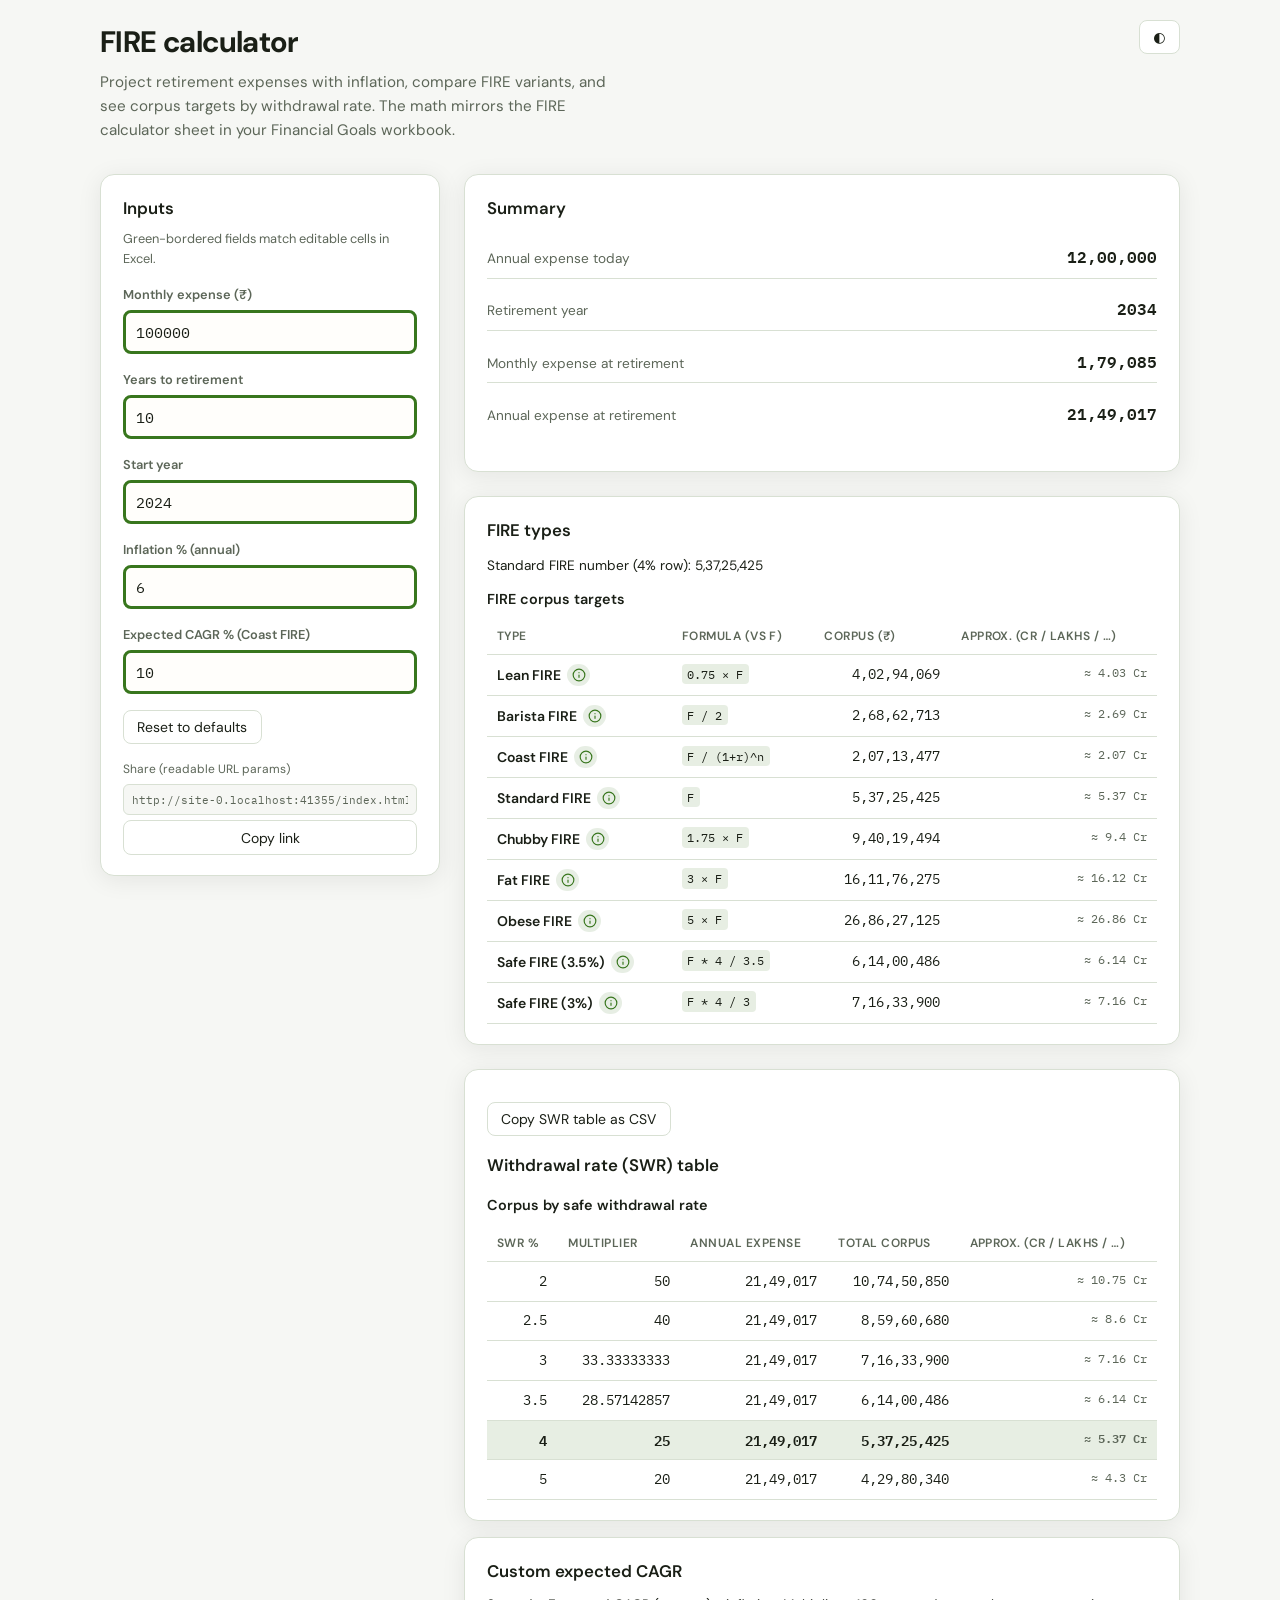
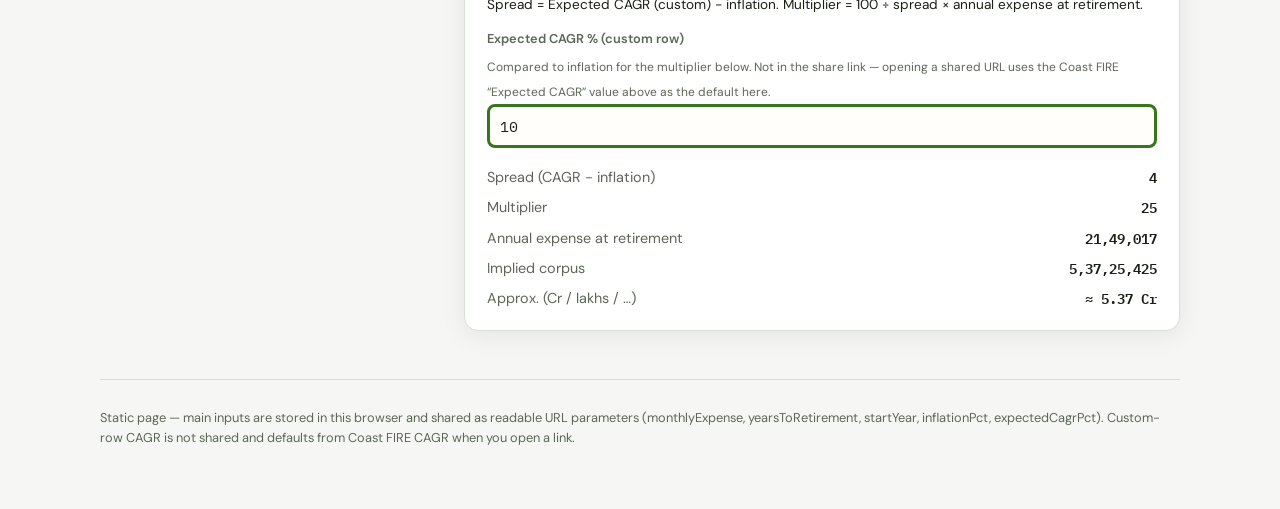
==== index.html @ 38f6751d "Make FIRE table sortable Made-with: Cursor" ====
<!DOCTYPE html>
<html lang="en">
  <head>
    <meta charset="utf-8" />
    <meta name="viewport" content="width=device-width, initial-scale=1" />
    <meta
      name="description"
      content="FIRE calculator — monthly expenses, inflation, withdrawal rates, and corpus targets (Sheet4 parity)."
    />
    <link rel="canonical" href="https://tobu-aniket.github.io/my-fire/" />
    <title>My FIRE — calculator</title>
    <link rel="preconnect" href="https://fonts.googleapis.com" />
    <link rel="preconnect" href="https://fonts.gstatic.com" crossorigin />
    <link
      href="https://fonts.googleapis.com/css2?family=DM+Sans:ital,opsz,wght@0,9..40,400;0,9..40,600;0,9..40,700;1,9..40,400&family=IBM+Plex+Mono:wght@400;500&display=swap"
      rel="stylesheet"
    />
    <link rel="stylesheet" href="css/styles.css" />
  </head>
  <body>
    <a class="skip-link" href="#main">Skip to main content</a>
    <div class="wrap">
      <header class="site-header">
        <div>
          <h1>FIRE calculator</h1>
          <p class="lede">
            Project retirement expenses with inflation, compare FIRE variants, and see corpus targets by
            withdrawal rate. The math mirrors the FIRE calculator sheet in your Financial Goals workbook.
          </p>
        </div>
        <div class="header-actions">
          <button type="button" class="btn btn-theme" id="btn-theme" aria-pressed="false" title="Toggle dark mode">
            ◐
          </button>
        </div>
      </header>

      <main id="main" class="grid-main">
        <section class="card" aria-labelledby="inputs-heading">
          <h2 id="inputs-heading">Inputs</h2>
          <p class="hint" style="margin: -0.5rem 0 1rem; font-size: 0.8rem; color: var(--muted)">
            Green-bordered fields match editable cells in Excel.
          </p>
          <div class="field">
            <label for="in-c2">Monthly expense (₹)</label>
            <input class="input-editable" id="in-c2" type="number" inputmode="decimal" min="0" step="1" required />
          </div>
          <div class="field">
            <label for="in-f2">Years to retirement</label>
            <input class="input-editable" id="in-f2" type="number" inputmode="decimal" min="0" max="80" step="0.1" required />
          </div>
          <div class="field">
            <label for="in-c4">Start year</label>
            <input class="input-editable" id="in-c4" type="number" inputmode="numeric" min="1900" max="2200" step="1" required />
          </div>
          <div class="field">
            <label for="in-f4">Inflation % (annual)</label>
            <input class="input-editable" id="in-f4" type="number" inputmode="decimal" step="0.1" required />
          </div>
          <div class="field">
            <label for="in-f7">Expected CAGR % (Coast FIRE)</label>
            <input class="input-editable" id="in-f7" type="number" inputmode="decimal" step="0.1" required />
          </div>
          <div class="field-actions">
            <button type="button" class="btn" id="btn-reset">Reset to defaults</button>
          </div>
          <div class="share-row">
            <label for="share-link">Share (readable URL params)</label>
            <input id="share-link" class="share-url" type="text" readonly aria-readonly="true" />
            <button type="button" class="btn" id="btn-copy-url">Copy link</button>
          </div>
        </section>

        <div>
          <section class="card" aria-labelledby="summary-heading">
            <h2 id="summary-heading">Summary</h2>
            <dl class="metrics">
              <div class="metric">
                <dt>Annual expense today</dt>
                <dd id="out-c3">—</dd>
              </div>
              <div class="metric">
                <dt>Retirement year</dt>
                <dd id="out-c5">—</dd>
              </div>
              <div class="metric">
                <dt>Monthly expense at retirement</dt>
                <dd id="out-c7">—</dd>
              </div>
              <div class="metric">
                <dt>Annual expense at retirement</dt>
                <dd id="out-c8">—</dd>
              </div>
            </dl>
          </section>

          <section class="card" style="margin-top: 1.5rem" aria-labelledby="fire-heading">
            <h2 id="fire-heading">FIRE types</h2>
            <p id="std-fire-note" class="hint" style="margin: -0.25rem 0 0.75rem; font-size: 0.85rem"></p>
            <div class="table-wrap table-wrap--fire">
              <table id="fire-table">
                <caption>FIRE corpus targets</caption>
                <thead>
                  <tr>
                    <th scope="col" data-sort="label" aria-sort="none">
                      <button type="button" class="sort-btn">Type</button>
                    </th>
                    <th scope="col" data-sort="formula" aria-sort="none">
                      <button type="button" class="sort-btn">Formula (vs F)</button>
                    </th>
                    <th scope="col" class="num" data-sort="corpus" aria-sort="none">
                      <button type="button" class="sort-btn">Corpus (₹)</button>
                    </th>
                    <th
                      scope="col"
                      class="num"
                      title="Largest Indian unit, up to 2 decimal places"
                      data-sort="approx"
                      aria-sort="none"
                    >
                      <button type="button" class="sort-btn">Approx. (Cr / lakhs / …)</button>
                    </th>
                  </tr>
                </thead>
                <tbody id="fire-tbody"></tbody>
              </table>
            </div>
          </section>

          <section class="card" style="margin-top: 1.5rem" aria-labelledby="swr-heading">
            <div class="toolbar">
              <button type="button" class="btn" id="btn-copy-csv">Copy SWR table as CSV</button>
            </div>
            <h2 id="swr-heading" class="section-title">Withdrawal rate (SWR) table</h2>
            <div class="table-wrap">
              <table>
                <caption>Corpus by safe withdrawal rate</caption>
                <thead>
                  <tr>
                    <th scope="col">SWR %</th>
                    <th scope="col" class="num">Multiplier</th>
                    <th scope="col" class="num">Annual expense</th>
                    <th scope="col" class="num">Total corpus</th>
                    <th
                      scope="col"
                      class="num"
                      title="Largest Indian unit, up to 2 decimal places"
                    >
                      Approx. (Cr / lakhs / …)
                    </th>
                  </tr>
                </thead>
                <tbody id="swr-tbody"></tbody>
              </table>
            </div>
          </section>

          <section class="card custom-card" aria-labelledby="custom-heading">
            <h2 id="custom-heading">Custom expected CAGR</h2>
            <p class="hint" style="margin-top: -0.35rem; font-size: 0.85rem">
              Spread = Expected CAGR (custom) − inflation. Multiplier = 100 ÷ spread × annual expense at retirement.
            </p>
            <div class="field field--custom">
              <label for="in-a22">Expected CAGR % (custom row)</label>
              <span class="hint">Compared to inflation for the multiplier below. Not in the share link — opening a shared URL uses the Coast FIRE “Expected CAGR” value above as the default here.</span>
              <input class="input-editable" id="in-a22" type="number" inputmode="decimal" step="0.1" required />
            </div>
            <div id="custom-block" class="custom-grid">
              <div><span>Spread (CAGR − inflation)</span> <span class="mono" id="out-b23">—</span></div>
              <div><span>Multiplier</span> <span class="mono" id="out-c23">—</span></div>
              <div><span>Annual expense at retirement</span> <span class="mono" id="out-d23">—</span></div>
              <div><span>Implied corpus</span> <span class="mono" id="out-e23">—</span></div>
              <div><span>Approx. (Cr / lakhs / …)</span> <span class="mono" id="out-g23">—</span></div>
            </div>
            <div id="custom-warning" class="warning" hidden aria-live="polite"></div>
          </section>
        </div>
      </main>

      <footer class="site-footer">
        <p>
          Static page — main inputs are stored in this browser and shared as readable URL parameters
          (monthlyExpense, yearsToRetirement, startYear, inflationPct, expectedCagrPct). Custom-row CAGR is not
          shared and defaults from Coast FIRE CAGR when you open a link.
        </p>
      </footer>
    </div>
    <script type="module" src="js/index.js"></script>
  </body>
</html>
---- css/styles.css ----
/* FIRE Sheet4 — light (default) and dark theme */

:root {
  --bg: #f6f7f4;
  --surface: #ffffff;
  --text: #1a1f16;
  --muted: #5c6658;
  --accent: #38761d;
  --accent-soft: rgba(56, 118, 29, 0.12);
  --border: #d8e0d3;
  --input-bg: #fffefb;
  --shadow: 0 4px 24px rgba(26, 31, 22, 0.08);
  --font: 'DM Sans', system-ui, sans-serif;
  --mono: 'IBM Plex Mono', ui-monospace, monospace;
}

[data-theme='dark'] {
  --bg: #121612;
  --surface: #1a1f18;
  --text: #e8ebe6;
  --muted: #9aa394;
  --accent: #6abf4f;
  --accent-soft: rgba(106, 191, 79, 0.15);
  --border: #2f382f;
  --input-bg: #141914;
  --shadow: 0 4px 28px rgba(0, 0, 0, 0.35);
}

*,
*::before,
*::after {
  box-sizing: border-box;
}

html {
  scroll-behavior: smooth;
}

body {
  margin: 0;
  font-family: var(--font);
  font-size: 1rem;
  line-height: 1.55;
  color: var(--text);
  background: var(--bg);
  min-height: 100vh;
}

a {
  color: var(--accent);
}

.skip-link {
  position: absolute;
  left: -9999px;
  z-index: 999;
  padding: 0.5rem 1rem;
  background: var(--accent);
  color: #fff;
}

.skip-link:focus {
  left: 1rem;
  top: 1rem;
}

.wrap {
  max-width: 1120px;
  margin: 0 auto;
  padding: 1.25rem 1.25rem 3rem;
}

.site-header {
  display: flex;
  flex-wrap: wrap;
  align-items: flex-start;
  justify-content: space-between;
  gap: 1rem;
  margin-bottom: 2rem;
}

.site-header h1 {
  margin: 0 0 0.35rem;
  font-size: clamp(1.5rem, 3vw, 1.85rem);
  font-weight: 700;
  letter-spacing: -0.02em;
}

.lede {
  margin: 0;
  max-width: 52ch;
  color: var(--muted);
  font-size: 0.95rem;
}

.header-actions {
  display: flex;
  flex-wrap: wrap;
  gap: 0.75rem;
  align-items: center;
}

.btn {
  font-family: inherit;
  font-size: 0.875rem;
  padding: 0.45rem 0.85rem;
  border-radius: 8px;
  border: 1px solid var(--border);
  background: var(--surface);
  color: var(--text);
  cursor: pointer;
}

.btn:hover {
  border-color: var(--accent);
}

.btn:focus-visible {
  outline: 2px solid var(--accent);
  outline-offset: 2px;
}

.btn-theme {
  min-width: 2.5rem;
}

.grid-main {
  display: grid;
  gap: 1.5rem;
}

@media (min-width: 900px) {
  .grid-main {
    grid-template-columns: minmax(280px, 340px) 1fr;
    align-items: start;
  }
}

.card {
  background: var(--surface);
  border: 1px solid var(--border);
  border-radius: 14px;
  padding: 1.25rem 1.35rem;
  box-shadow: var(--shadow);
}

.card h2 {
  margin: 0 0 1rem;
  font-size: 1.05rem;
  font-weight: 600;
}

.field {
  margin-bottom: 1rem;
}

.field:last-child {
  margin-bottom: 0;
}

.field label {
  display: block;
  font-size: 0.8rem;
  font-weight: 600;
  color: var(--muted);
  margin-bottom: 0.35rem;
}

.field .hint {
  font-size: 0.75rem;
  font-weight: 400;
  color: var(--muted);
}

/* Editable inputs — Excel green border (#38761D) */
.input-editable {
  width: 100%;
  font-family: var(--mono);
  font-size: 0.95rem;
  padding: 0.55rem 0.65rem;
  border-radius: 8px;
  border: 3px solid var(--accent);
  background: var(--input-bg);
  color: var(--text);
}

.input-editable:focus {
  outline: none;
  box-shadow: 0 0 0 3px var(--accent-soft);
}

.field-actions {
  display: flex;
  flex-wrap: wrap;
  gap: 0.5rem;
  margin-top: 1rem;
}

.share-row {
  margin-top: 1rem;
  display: flex;
  flex-direction: column;
  gap: 0.35rem;
}

.share-row label {
  font-size: 0.75rem;
  color: var(--muted);
}

.share-url {
  width: 100%;
  font-family: var(--mono);
  font-size: 0.7rem;
  padding: 0.45rem 0.5rem;
  border-radius: 6px;
  border: 1px solid var(--border);
  background: var(--bg);
  color: var(--muted);
}

.metrics {
  display: grid;
  gap: 0.65rem;
}

.metric {
  display: flex;
  justify-content: space-between;
  align-items: baseline;
  gap: 1rem;
  padding: 0.5rem 0;
  border-bottom: 1px solid var(--border);
}

.metric:last-child {
  border-bottom: none;
}

.metric dt {
  margin: 0;
  font-size: 0.85rem;
  color: var(--muted);
}

.metric dd {
  margin: 0;
  font-family: var(--mono);
  font-weight: 600;
  font-size: 1rem;
}

.section-title {
  margin: 0 0 0.75rem;
  font-size: 1rem;
  font-weight: 600;
}

.table-wrap {
  overflow-x: auto;
  -webkit-overflow-scrolling: touch;
}

table {
  width: 100%;
  border-collapse: collapse;
  font-size: 0.85rem;
}

caption {
  text-align: left;
  font-weight: 600;
  margin-bottom: 0.5rem;
  font-size: 0.9rem;
}

th,
td {
  padding: 0.55rem 0.65rem;
  text-align: left;
  border-bottom: 1px solid var(--border);
  vertical-align: top;
}

th {
  font-weight: 600;
  color: var(--muted);
  font-size: 0.75rem;
  text-transform: uppercase;
  letter-spacing: 0.04em;
}

.sort-btn {
  appearance: none;
  border: 0;
  background: transparent;
  padding: 0;
  margin: 0;
  font: inherit;
  color: inherit;
  text-transform: inherit;
  letter-spacing: inherit;
  cursor: pointer;
}

.sort-btn:focus-visible {
  outline: 2px solid var(--accent);
  outline-offset: 2px;
  border-radius: 6px;
}

th[data-sort] {
  user-select: none;
}

th[data-sort][aria-sort='ascending'] .sort-btn::after {
  content: ' ▲';
  font-size: 0.75em;
}

th[data-sort][aria-sort='descending'] .sort-btn::after {
  content: ' ▼';
  font-size: 0.75em;
}

td.num {
  font-family: var(--mono);
  text-align: right;
  white-space: nowrap;
}

td.words {
  font-size: 0.8rem;
  color: var(--muted);
  max-width: 28rem;
}

td.hint {
  font-size: 0.75rem;
  color: var(--muted);
  white-space: nowrap;
}

/* FIRE type row: title case label + hover tooltip */
tbody th.fire-type-th {
  vertical-align: middle;
}

tbody th.fire-type-th .fire-type-cell {
  display: inline-flex;
  align-items: center;
  gap: 0.4rem;
  flex-wrap: wrap;
  text-transform: none;
  letter-spacing: normal;
  font-size: 0.875rem;
  font-weight: 600;
  color: var(--text);
}

tbody th.fire-type-th .fire-type-name {
  line-height: 1.3;
}

/* Hover tooltips need visible overflow (native popover was anchoring to the wrong place) */
.table-wrap.table-wrap--fire {
  overflow: visible;
}

.info-wrap {
  position: relative;
  display: inline-flex;
  align-items: center;
  vertical-align: middle;
}

.info-tooltip {
  position: absolute;
  z-index: 1000;
  top: calc(100% + 8px);
  left: 0;
  width: min(18rem, calc(100vw - 2rem));
  max-width: 18rem;
  padding: 0.75rem 0.95rem;
  border: 1px solid var(--border);
  border-radius: 10px;
  background: var(--surface);
  color: var(--text);
  box-shadow: var(--shadow);
  font-size: 0.8125rem;
  font-weight: 400;
  line-height: 1.5;
  text-align: left;
  text-transform: none;
  letter-spacing: normal;
  pointer-events: none;
  opacity: 0;
  visibility: hidden;
  transition: opacity 0.12s ease, visibility 0.12s ease;
}

.info-wrap:hover .info-tooltip,
.info-wrap:focus-within .info-tooltip {
  opacity: 1;
  visibility: visible;
}

.info-btn {
  display: inline-flex;
  align-items: center;
  justify-content: center;
  width: 1.4rem;
  height: 1.4rem;
  margin: 0;
  padding: 0;
  border: none;
  border-radius: 50%;
  background: var(--accent-soft);
  color: var(--accent);
  cursor: pointer;
  flex-shrink: 0;
  transition: background 0.15s ease, transform 0.15s ease;
}

.info-btn:hover {
  background: rgba(56, 118, 29, 0.22);
}

[data-theme='dark'] .info-btn:hover {
  background: rgba(106, 191, 79, 0.25);
}

.info-btn:focus-visible {
  outline: 2px solid var(--accent);
  outline-offset: 2px;
}

code {
  font-family: var(--mono);
  font-size: 0.78rem;
  background: var(--accent-soft);
  padding: 0.15rem 0.35rem;
  border-radius: 4px;
}

.row-std-fire {
  background: var(--accent-soft);
}

.row-std-fire td {
  font-weight: 600;
}

.custom-card {
  margin-top: 1rem;
}

.custom-card .field--custom {
  margin-bottom: 1.15rem;
}

.custom-grid {
  display: grid;
  gap: 0.5rem;
  font-size: 0.9rem;
}

.custom-grid div {
  display: flex;
  justify-content: space-between;
  gap: 1rem;
  flex-wrap: wrap;
}

.custom-grid span:first-child {
  color: var(--muted);
}

.custom-grid .mono {
  font-family: var(--mono);
  font-weight: 600;
}

.warning {
  margin-top: 0.75rem;
  padding: 0.65rem 0.75rem;
  border-radius: 8px;
  background: rgba(200, 120, 0, 0.12);
  color: var(--text);
  font-size: 0.85rem;
}

.toolbar {
  display: flex;
  flex-wrap: wrap;
  gap: 0.5rem;
  margin: 0.75rem 0 1rem;
}

.site-footer {
  margin-top: 3rem;
  padding-top: 1rem;
  border-top: 1px solid var(--border);
  font-size: 0.8rem;
  color: var(--muted);
}

/* Print */
@media print {
  .skip-link,
  .header-actions,
  .field-actions,
  .toolbar,
  .btn,
  .share-row {
    display: none !important;
  }

  body {
    background: #fff;
    color: #000;
  }

  .card {
    box-shadow: none;
    border: 1px solid #ccc;
    break-inside: avoid;
  }

  .input-editable {
    border: 1px solid #999;
  }
}
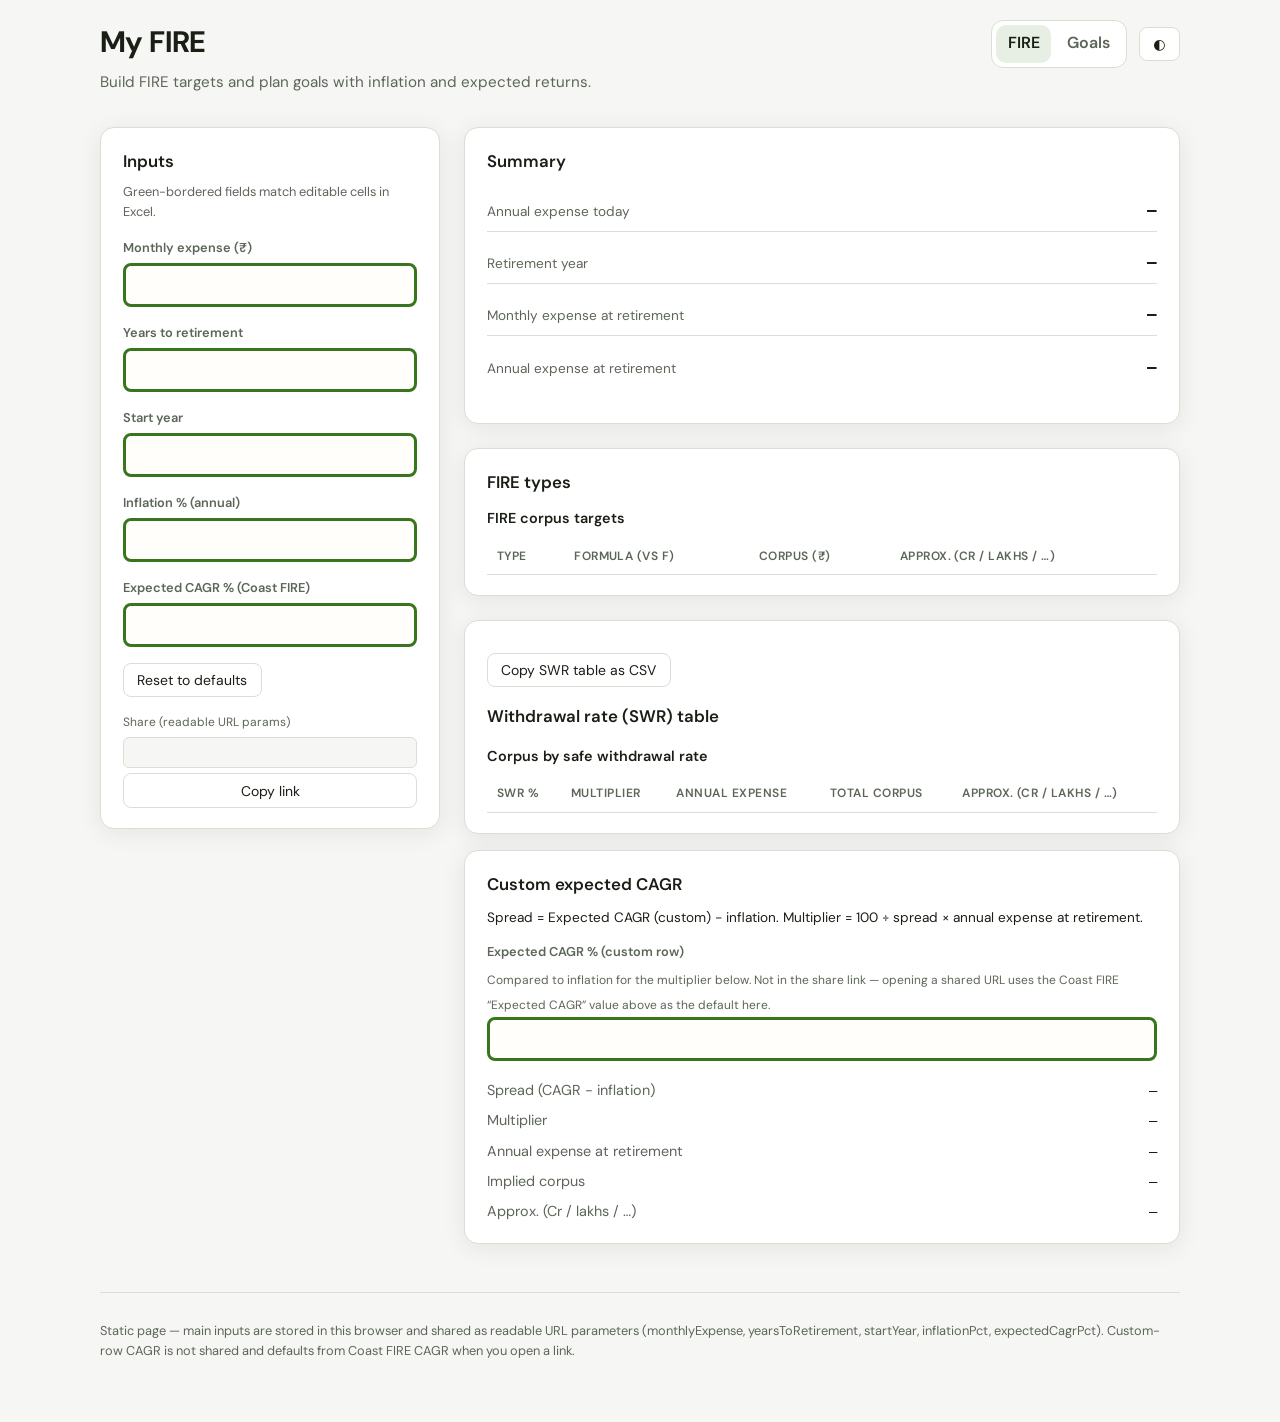
==== commit 8eeb9531: "Add Goals tab with editable table Made-with: Cursor" ====
--- a/index.html
+++ b/index.html
@@ -22,20 +22,25 @@
     <div class="wrap">
       <header class="site-header">
         <div>
-          <h1>FIRE calculator</h1>
+          <h1>My FIRE</h1>
           <p class="lede">
-            Project retirement expenses with inflation, compare FIRE variants, and see corpus targets by
-            withdrawal rate. The math mirrors the FIRE calculator sheet in your Financial Goals workbook.
+            Build FIRE targets and plan goals with inflation and expected returns.
           </p>
         </div>
         <div class="header-actions">
+          <nav class="tabs" aria-label="Sections">
+            <button type="button" class="tab-btn" data-tab="fire" aria-current="page">FIRE</button>
+            <button type="button" class="tab-btn" data-tab="goals">Goals</button>
+          </nav>
           <button type="button" class="btn btn-theme" id="btn-theme" aria-pressed="false" title="Toggle dark mode">
             ◐
           </button>
         </div>
       </header>
 
-      <main id="main" class="grid-main">
+      <main id="main">
+        <section id="panel-fire" class="tab-panel" data-tab-panel="fire">
+          <div class="grid-main">
         <section class="card" aria-labelledby="inputs-heading">
           <h2 id="inputs-heading">Inputs</h2>
           <p class="hint" style="margin: -0.5rem 0 1rem; font-size: 0.8rem; color: var(--muted)">
@@ -175,6 +180,85 @@
             <div id="custom-warning" class="warning" hidden aria-live="polite"></div>
           </section>
         </div>
+          </div>
+        </section>
+
+        <section id="panel-goals" class="tab-panel" data-tab-panel="goals" hidden>
+          <section class="card" aria-labelledby="goals-heading">
+            <div class="goals-head">
+              <div>
+                <h2 id="goals-heading">Goals</h2>
+                <p class="hint" style="margin: 0.25rem 0 0; font-size: 0.85rem">
+                  Add rows, set inflation and target year, and see the required investment (annual + monthly SIP).
+                </p>
+              </div>
+              <div class="goals-actions">
+                <button type="button" class="btn" id="goals-add-row">Add row</button>
+                <button type="button" class="btn" id="goals-export-csv">Export CSV</button>
+                <button type="button" class="btn" id="goals-print">Print</button>
+              </div>
+            </div>
+
+            <div class="goals-controls">
+              <div class="field" style="margin: 0">
+                <label for="goals-cagr">Expected CAGR %</label>
+                <input class="input-editable" id="goals-cagr" type="number" inputmode="decimal" step="0.1" required />
+              </div>
+              <div class="field" style="margin: 0">
+                <label for="goals-search">Search</label>
+                <input id="goals-search" class="share-url" type="text" placeholder="Type to search…" />
+              </div>
+            </div>
+
+            <div class="table-wrap">
+              <table id="goals-table">
+                <caption>Goals table</caption>
+                <thead>
+                  <tr>
+                    <th scope="col" data-sort="goal" aria-sort="none"><button type="button" class="sort-btn">Goal</button></th>
+                    <th scope="col" data-sort="realisedGoal" aria-sort="none"><button type="button" class="sort-btn">Realised</button></th>
+                    <th scope="col" class="num" data-sort="costToday" aria-sort="none"><button type="button" class="sort-btn">Cost today (₹)</button></th>
+                    <th scope="col" data-sort="needDesire" aria-sort="none"><button type="button" class="sort-btn">Need/Desire</button></th>
+                    <th scope="col" data-sort="priority" aria-sort="none"><button type="button" class="sort-btn">Priority</button></th>
+                    <th scope="col" class="num" data-sort="achieveByYear" aria-sort="none"><button type="button" class="sort-btn">Achieve by</button></th>
+                    <th scope="col" class="num" data-sort="segmentInflationPct" aria-sort="none"><button type="button" class="sort-btn">Inflation %</button></th>
+                    <th scope="col" class="num" data-sort="durationYears" aria-sort="none"><button type="button" class="sort-btn">Duration</button></th>
+                    <th scope="col" class="num" data-sort="valueAfterInflation" aria-sort="none"><button type="button" class="sort-btn">Value after inflation</button></th>
+                    <th scope="col" class="num" data-sort="annualInvestment" aria-sort="none"><button type="button" class="sort-btn">Annual investment</button></th>
+                    <th scope="col" class="num" data-sort="monthlySip" aria-sort="none"><button type="button" class="sort-btn">Monthly SIP</button></th>
+                    <th scope="col" data-sort="achieved" aria-sort="none"><button type="button" class="sort-btn">Achieved</button></th>
+                    <th scope="col">Actions</th>
+                  </tr>
+                  <tr class="filter-row">
+                    <th scope="col"><input class="filter-input" data-filter="goal" placeholder="Filter" /></th>
+                    <th scope="col"><input class="filter-input" data-filter="realisedGoal" placeholder="Filter" /></th>
+                    <th scope="col"><input class="filter-input" data-filter="costToday" placeholder="Filter" /></th>
+                    <th scope="col"><select class="filter-select" data-filter="needDesire"><option value="">All</option><option>Need</option><option>Desire</option></select></th>
+                    <th scope="col"><select class="filter-select" data-filter="priority"><option value="">All</option><option>High</option><option>Medium</option><option>Low</option></select></th>
+                    <th scope="col"><input class="filter-input" data-filter="achieveByYear" placeholder="Filter" /></th>
+                    <th scope="col"><input class="filter-input" data-filter="segmentInflationPct" placeholder="Filter" /></th>
+                    <th scope="col"><input class="filter-input" data-filter="durationYears" placeholder="Filter" /></th>
+                    <th scope="col"><input class="filter-input" data-filter="valueAfterInflation" placeholder="Filter" /></th>
+                    <th scope="col"><input class="filter-input" data-filter="annualInvestment" placeholder="Filter" /></th>
+                    <th scope="col"><input class="filter-input" data-filter="monthlySip" placeholder="Filter" /></th>
+                    <th scope="col"><select class="filter-select" data-filter="achieved"><option value="">All</option><option value="false">Not achieved</option><option value="true">Achieved</option></select></th>
+                    <th scope="col"></th>
+                  </tr>
+                </thead>
+                <tbody id="goals-tbody"></tbody>
+                <tfoot>
+                  <tr>
+                    <td colspan="8" class="num"><strong>Totals (visible, not achieved)</strong></td>
+                    <td class="num" id="goals-sum-value">—</td>
+                    <td class="num" id="goals-sum-annual">—</td>
+                    <td class="num" id="goals-sum-monthly">—</td>
+                    <td colspan="2"></td>
+                  </tr>
+                </tfoot>
+              </table>
+            </div>
+          </section>
+        </section>
       </main>
 
       <footer class="site-footer">
--- a/css/styles.css
+++ b/css/styles.css
@@ -79,6 +79,41 @@
   margin-bottom: 2rem;
 }
 
+.tabs {
+  display: inline-flex;
+  gap: 0.25rem;
+  padding: 0.25rem;
+  border: 1px solid var(--border);
+  border-radius: 12px;
+  background: var(--surface);
+}
+
+.tab-btn {
+  border: 0;
+  background: transparent;
+  color: var(--muted);
+  font: inherit;
+  padding: 0.4rem 0.75rem;
+  border-radius: 10px;
+  cursor: pointer;
+  font-weight: 600;
+  letter-spacing: -0.01em;
+}
+
+.tab-btn[aria-current='page'] {
+  background: var(--accent-soft);
+  color: var(--text);
+}
+
+.tab-btn:focus-visible {
+  outline: 2px solid var(--accent);
+  outline-offset: 2px;
+}
+
+.tab-panel[hidden] {
+  display: none !important;
+}
+
 .site-header h1 {
   margin: 0 0 0.35rem;
   font-size: clamp(1.5rem, 3vw, 1.85rem);
@@ -134,6 +169,56 @@
     grid-template-columns: minmax(280px, 340px) 1fr;
     align-items: start;
   }
+}
+
+.goals-head {
+  display: flex;
+  align-items: flex-start;
+  justify-content: space-between;
+  gap: 1rem;
+  flex-wrap: wrap;
+  margin-bottom: 1rem;
+}
+
+.goals-actions {
+  display: inline-flex;
+  gap: 0.5rem;
+  flex-wrap: wrap;
+}
+
+.goals-controls {
+  display: grid;
+  grid-template-columns: 1fr;
+  gap: 0.75rem;
+  margin-bottom: 1rem;
+}
+
+@media (min-width: 900px) {
+  .goals-controls {
+    grid-template-columns: 280px 1fr;
+    align-items: end;
+  }
+}
+
+.filter-row th {
+  padding-top: 0.25rem;
+  padding-bottom: 0.55rem;
+}
+
+.filter-input,
+.filter-select {
+  width: 100%;
+  font-family: var(--mono);
+  font-size: 0.75rem;
+  padding: 0.35rem 0.45rem;
+  border-radius: 8px;
+  border: 1px solid var(--border);
+  background: var(--bg);
+  color: var(--text);
+}
+
+.row-achieved {
+  background: rgba(56, 118, 29, 0.12);
 }
 
 .card {
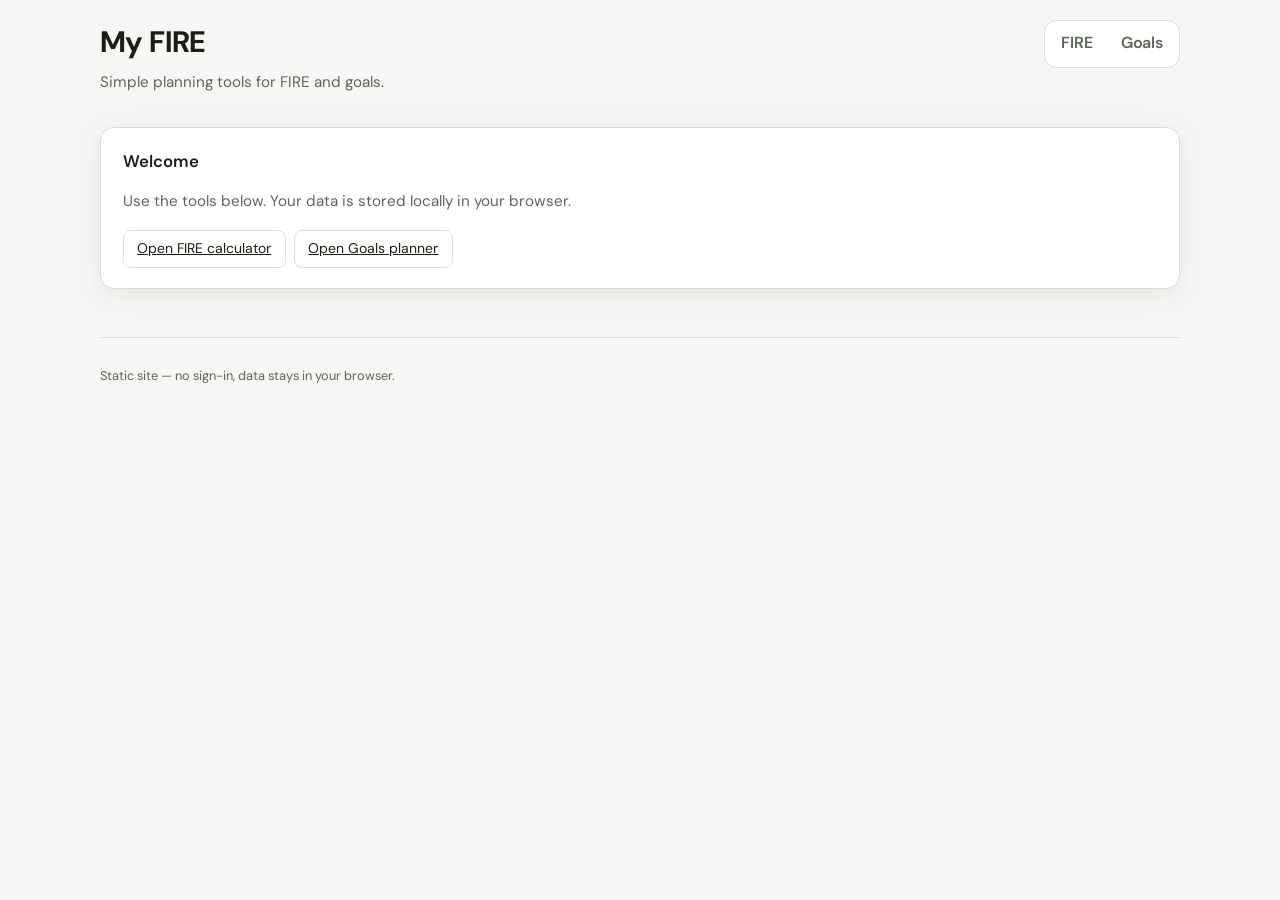
==== commit d2919426: "Split into separate FIRE and Goals pages Made-with: Cursor" ====
--- a/index.html
+++ b/index.html
@@ -23,252 +23,30 @@
       <header class="site-header">
         <div>
           <h1>My FIRE</h1>
-          <p class="lede">
-            Build FIRE targets and plan goals with inflation and expected returns.
-          </p>
+          <p class="lede">Simple planning tools for FIRE and goals.</p>
         </div>
         <div class="header-actions">
-          <nav class="tabs" aria-label="Sections">
-            <button type="button" class="tab-btn" data-tab="fire" aria-current="page">FIRE</button>
-            <button type="button" class="tab-btn" data-tab="goals">Goals</button>
+          <nav class="nav-links" aria-label="Pages">
+            <a class="nav-link" href="fire.html">FIRE</a>
+            <a class="nav-link" href="goals.html">Goals</a>
           </nav>
-          <button type="button" class="btn btn-theme" id="btn-theme" aria-pressed="false" title="Toggle dark mode">
-            ◐
-          </button>
         </div>
       </header>
 
       <main id="main">
-        <section id="panel-fire" class="tab-panel" data-tab-panel="fire">
-          <div class="grid-main">
-        <section class="card" aria-labelledby="inputs-heading">
-          <h2 id="inputs-heading">Inputs</h2>
-          <p class="hint" style="margin: -0.5rem 0 1rem; font-size: 0.8rem; color: var(--muted)">
-            Green-bordered fields match editable cells in Excel.
-          </p>
-          <div class="field">
-            <label for="in-c2">Monthly expense (₹)</label>
-            <input class="input-editable" id="in-c2" type="number" inputmode="decimal" min="0" step="1" required />
+        <section class="card">
+          <h2>Welcome</h2>
+          <p class="lede" style="max-width: 68ch">Use the tools below. Your data is stored locally in your browser.</p>
+          <div class="field-actions" style="margin-top: 1rem">
+            <a class="btn" href="fire.html">Open FIRE calculator</a>
+            <a class="btn" href="goals.html">Open Goals planner</a>
           </div>
-          <div class="field">
-            <label for="in-f2">Years to retirement</label>
-            <input class="input-editable" id="in-f2" type="number" inputmode="decimal" min="0" max="80" step="0.1" required />
-          </div>
-          <div class="field">
-            <label for="in-c4">Start year</label>
-            <input class="input-editable" id="in-c4" type="number" inputmode="numeric" min="1900" max="2200" step="1" required />
-          </div>
-          <div class="field">
-            <label for="in-f4">Inflation % (annual)</label>
-            <input class="input-editable" id="in-f4" type="number" inputmode="decimal" step="0.1" required />
-          </div>
-          <div class="field">
-            <label for="in-f7">Expected CAGR % (Coast FIRE)</label>
-            <input class="input-editable" id="in-f7" type="number" inputmode="decimal" step="0.1" required />
-          </div>
-          <div class="field-actions">
-            <button type="button" class="btn" id="btn-reset">Reset to defaults</button>
-          </div>
-          <div class="share-row">
-            <label for="share-link">Share (readable URL params)</label>
-            <input id="share-link" class="share-url" type="text" readonly aria-readonly="true" />
-            <button type="button" class="btn" id="btn-copy-url">Copy link</button>
-          </div>
-        </section>
-
-        <div>
-          <section class="card" aria-labelledby="summary-heading">
-            <h2 id="summary-heading">Summary</h2>
-            <dl class="metrics">
-              <div class="metric">
-                <dt>Annual expense today</dt>
-                <dd id="out-c3">—</dd>
-              </div>
-              <div class="metric">
-                <dt>Retirement year</dt>
-                <dd id="out-c5">—</dd>
-              </div>
-              <div class="metric">
-                <dt>Monthly expense at retirement</dt>
-                <dd id="out-c7">—</dd>
-              </div>
-              <div class="metric">
-                <dt>Annual expense at retirement</dt>
-                <dd id="out-c8">—</dd>
-              </div>
-            </dl>
-          </section>
-
-          <section class="card" style="margin-top: 1.5rem" aria-labelledby="fire-heading">
-            <h2 id="fire-heading">FIRE types</h2>
-            <p id="std-fire-note" class="hint" style="margin: -0.25rem 0 0.75rem; font-size: 0.85rem"></p>
-            <div class="table-wrap table-wrap--fire">
-              <table id="fire-table">
-                <caption>FIRE corpus targets</caption>
-                <thead>
-                  <tr>
-                    <th scope="col" data-sort="label" aria-sort="none">
-                      <button type="button" class="sort-btn">Type</button>
-                    </th>
-                    <th scope="col" data-sort="formula" aria-sort="none">
-                      <button type="button" class="sort-btn">Formula (vs F)</button>
-                    </th>
-                    <th scope="col" class="num" data-sort="corpus" aria-sort="none">
-                      <button type="button" class="sort-btn">Corpus (₹)</button>
-                    </th>
-                    <th
-                      scope="col"
-                      class="num"
-                      title="Largest Indian unit, up to 2 decimal places"
-                      data-sort="approx"
-                      aria-sort="none"
-                    >
-                      <button type="button" class="sort-btn">Approx. (Cr / lakhs / …)</button>
-                    </th>
-                  </tr>
-                </thead>
-                <tbody id="fire-tbody"></tbody>
-              </table>
-            </div>
-          </section>
-
-          <section class="card" style="margin-top: 1.5rem" aria-labelledby="swr-heading">
-            <div class="toolbar">
-              <button type="button" class="btn" id="btn-copy-csv">Copy SWR table as CSV</button>
-            </div>
-            <h2 id="swr-heading" class="section-title">Withdrawal rate (SWR) table</h2>
-            <div class="table-wrap">
-              <table>
-                <caption>Corpus by safe withdrawal rate</caption>
-                <thead>
-                  <tr>
-                    <th scope="col">SWR %</th>
-                    <th scope="col" class="num">Multiplier</th>
-                    <th scope="col" class="num">Annual expense</th>
-                    <th scope="col" class="num">Total corpus</th>
-                    <th
-                      scope="col"
-                      class="num"
-                      title="Largest Indian unit, up to 2 decimal places"
-                    >
-                      Approx. (Cr / lakhs / …)
-                    </th>
-                  </tr>
-                </thead>
-                <tbody id="swr-tbody"></tbody>
-              </table>
-            </div>
-          </section>
-
-          <section class="card custom-card" aria-labelledby="custom-heading">
-            <h2 id="custom-heading">Custom expected CAGR</h2>
-            <p class="hint" style="margin-top: -0.35rem; font-size: 0.85rem">
-              Spread = Expected CAGR (custom) − inflation. Multiplier = 100 ÷ spread × annual expense at retirement.
-            </p>
-            <div class="field field--custom">
-              <label for="in-a22">Expected CAGR % (custom row)</label>
-              <span class="hint">Compared to inflation for the multiplier below. Not in the share link — opening a shared URL uses the Coast FIRE “Expected CAGR” value above as the default here.</span>
-              <input class="input-editable" id="in-a22" type="number" inputmode="decimal" step="0.1" required />
-            </div>
-            <div id="custom-block" class="custom-grid">
-              <div><span>Spread (CAGR − inflation)</span> <span class="mono" id="out-b23">—</span></div>
-              <div><span>Multiplier</span> <span class="mono" id="out-c23">—</span></div>
-              <div><span>Annual expense at retirement</span> <span class="mono" id="out-d23">—</span></div>
-              <div><span>Implied corpus</span> <span class="mono" id="out-e23">—</span></div>
-              <div><span>Approx. (Cr / lakhs / …)</span> <span class="mono" id="out-g23">—</span></div>
-            </div>
-            <div id="custom-warning" class="warning" hidden aria-live="polite"></div>
-          </section>
-        </div>
-          </div>
-        </section>
-
-        <section id="panel-goals" class="tab-panel" data-tab-panel="goals" hidden>
-          <section class="card" aria-labelledby="goals-heading">
-            <div class="goals-head">
-              <div>
-                <h2 id="goals-heading">Goals</h2>
-                <p class="hint" style="margin: 0.25rem 0 0; font-size: 0.85rem">
-                  Add rows, set inflation and target year, and see the required investment (annual + monthly SIP).
-                </p>
-              </div>
-              <div class="goals-actions">
-                <button type="button" class="btn" id="goals-add-row">Add row</button>
-                <button type="button" class="btn" id="goals-export-csv">Export CSV</button>
-                <button type="button" class="btn" id="goals-print">Print</button>
-              </div>
-            </div>
-
-            <div class="goals-controls">
-              <div class="field" style="margin: 0">
-                <label for="goals-cagr">Expected CAGR %</label>
-                <input class="input-editable" id="goals-cagr" type="number" inputmode="decimal" step="0.1" required />
-              </div>
-              <div class="field" style="margin: 0">
-                <label for="goals-search">Search</label>
-                <input id="goals-search" class="share-url" type="text" placeholder="Type to search…" />
-              </div>
-            </div>
-
-            <div class="table-wrap">
-              <table id="goals-table">
-                <caption>Goals table</caption>
-                <thead>
-                  <tr>
-                    <th scope="col" data-sort="goal" aria-sort="none"><button type="button" class="sort-btn">Goal</button></th>
-                    <th scope="col" data-sort="realisedGoal" aria-sort="none"><button type="button" class="sort-btn">Realised</button></th>
-                    <th scope="col" class="num" data-sort="costToday" aria-sort="none"><button type="button" class="sort-btn">Cost today (₹)</button></th>
-                    <th scope="col" data-sort="needDesire" aria-sort="none"><button type="button" class="sort-btn">Need/Desire</button></th>
-                    <th scope="col" data-sort="priority" aria-sort="none"><button type="button" class="sort-btn">Priority</button></th>
-                    <th scope="col" class="num" data-sort="achieveByYear" aria-sort="none"><button type="button" class="sort-btn">Achieve by</button></th>
-                    <th scope="col" class="num" data-sort="segmentInflationPct" aria-sort="none"><button type="button" class="sort-btn">Inflation %</button></th>
-                    <th scope="col" class="num" data-sort="durationYears" aria-sort="none"><button type="button" class="sort-btn">Duration</button></th>
-                    <th scope="col" class="num" data-sort="valueAfterInflation" aria-sort="none"><button type="button" class="sort-btn">Value after inflation</button></th>
-                    <th scope="col" class="num" data-sort="annualInvestment" aria-sort="none"><button type="button" class="sort-btn">Annual investment</button></th>
-                    <th scope="col" class="num" data-sort="monthlySip" aria-sort="none"><button type="button" class="sort-btn">Monthly SIP</button></th>
-                    <th scope="col" data-sort="achieved" aria-sort="none"><button type="button" class="sort-btn">Achieved</button></th>
-                    <th scope="col">Actions</th>
-                  </tr>
-                  <tr class="filter-row">
-                    <th scope="col"><input class="filter-input" data-filter="goal" placeholder="Filter" /></th>
-                    <th scope="col"><input class="filter-input" data-filter="realisedGoal" placeholder="Filter" /></th>
-                    <th scope="col"><input class="filter-input" data-filter="costToday" placeholder="Filter" /></th>
-                    <th scope="col"><select class="filter-select" data-filter="needDesire"><option value="">All</option><option>Need</option><option>Desire</option></select></th>
-                    <th scope="col"><select class="filter-select" data-filter="priority"><option value="">All</option><option>High</option><option>Medium</option><option>Low</option></select></th>
-                    <th scope="col"><input class="filter-input" data-filter="achieveByYear" placeholder="Filter" /></th>
-                    <th scope="col"><input class="filter-input" data-filter="segmentInflationPct" placeholder="Filter" /></th>
-                    <th scope="col"><input class="filter-input" data-filter="durationYears" placeholder="Filter" /></th>
-                    <th scope="col"><input class="filter-input" data-filter="valueAfterInflation" placeholder="Filter" /></th>
-                    <th scope="col"><input class="filter-input" data-filter="annualInvestment" placeholder="Filter" /></th>
-                    <th scope="col"><input class="filter-input" data-filter="monthlySip" placeholder="Filter" /></th>
-                    <th scope="col"><select class="filter-select" data-filter="achieved"><option value="">All</option><option value="false">Not achieved</option><option value="true">Achieved</option></select></th>
-                    <th scope="col"></th>
-                  </tr>
-                </thead>
-                <tbody id="goals-tbody"></tbody>
-                <tfoot>
-                  <tr>
-                    <td colspan="8" class="num"><strong>Totals (visible, not achieved)</strong></td>
-                    <td class="num" id="goals-sum-value">—</td>
-                    <td class="num" id="goals-sum-annual">—</td>
-                    <td class="num" id="goals-sum-monthly">—</td>
-                    <td colspan="2"></td>
-                  </tr>
-                </tfoot>
-              </table>
-            </div>
-          </section>
         </section>
       </main>
 
       <footer class="site-footer">
-        <p>
-          Static page — main inputs are stored in this browser and shared as readable URL parameters
-          (monthlyExpense, yearsToRetirement, startYear, inflationPct, expectedCagrPct). Custom-row CAGR is not
-          shared and defaults from Coast FIRE CAGR when you open a link.
-        </p>
+        <p>Static site — no sign-in, data stays in your browser.</p>
       </footer>
     </div>
-    <script type="module" src="js/index.js"></script>
   </body>
 </html>
--- a/css/styles.css
+++ b/css/styles.css
@@ -79,7 +79,7 @@
   margin-bottom: 2rem;
 }
 
-.tabs {
+.nav-links {
   display: inline-flex;
   gap: 0.25rem;
   padding: 0.25rem;
@@ -88,9 +88,8 @@
   background: var(--surface);
 }
 
-.tab-btn {
-  border: 0;
-  background: transparent;
+.nav-link {
+  text-decoration: none;
   color: var(--muted);
   font: inherit;
   padding: 0.4rem 0.75rem;
@@ -98,20 +97,18 @@
   cursor: pointer;
   font-weight: 600;
   letter-spacing: -0.01em;
-}
-
-.tab-btn[aria-current='page'] {
+  display: inline-flex;
+  align-items: center;
+}
+
+.nav-link--active {
   background: var(--accent-soft);
   color: var(--text);
 }
 
-.tab-btn:focus-visible {
+.nav-link:focus-visible {
   outline: 2px solid var(--accent);
   outline-offset: 2px;
-}
-
-.tab-panel[hidden] {
-  display: none !important;
 }
 
 .site-header h1 {
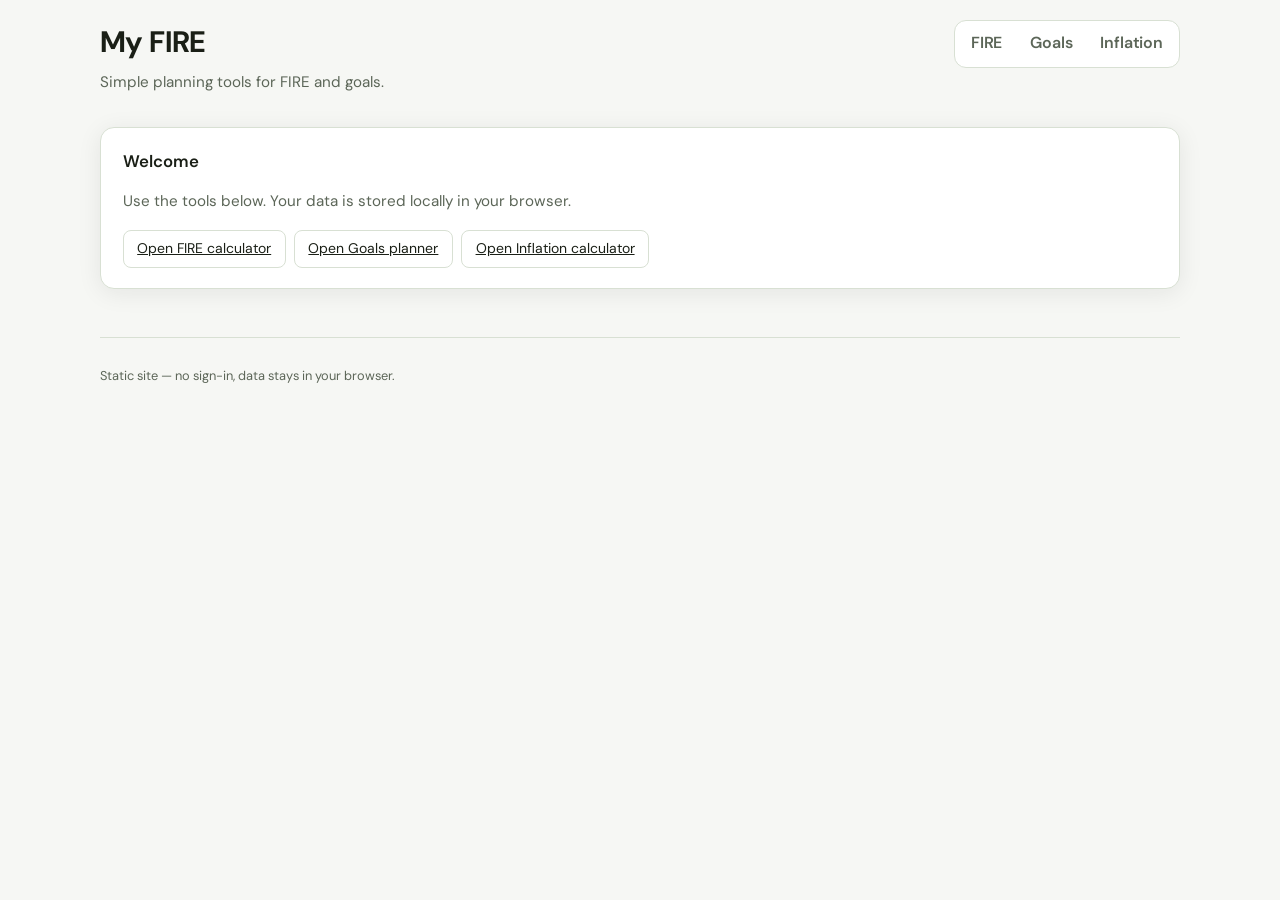
==== commit e1874271: "Add inflation calculator page Made-with: Cursor" ====
--- a/index.html
+++ b/index.html
@@ -29,6 +29,7 @@
           <nav class="nav-links" aria-label="Pages">
             <a class="nav-link" href="fire.html">FIRE</a>
             <a class="nav-link" href="goals.html">Goals</a>
+            <a class="nav-link" href="inflation.html">Inflation</a>
           </nav>
         </div>
       </header>
@@ -40,6 +41,7 @@
           <div class="field-actions" style="margin-top: 1rem">
             <a class="btn" href="fire.html">Open FIRE calculator</a>
             <a class="btn" href="goals.html">Open Goals planner</a>
+            <a class="btn" href="inflation.html">Open Inflation calculator</a>
           </div>
         </section>
       </main>
--- a/css/styles.css
+++ b/css/styles.css
@@ -192,7 +192,7 @@
 
 @media (min-width: 900px) {
   .goals-controls {
-    grid-template-columns: 280px 1fr;
+    grid-template-columns: repeat(2, minmax(0, 1fr));
     align-items: end;
   }
 }
@@ -216,6 +216,10 @@
 
 .row-achieved {
   background: rgba(56, 118, 29, 0.12);
+}
+
+.row-not-my-goal {
+  background: rgba(100, 100, 110, 0.14);
 }
 
 .card {
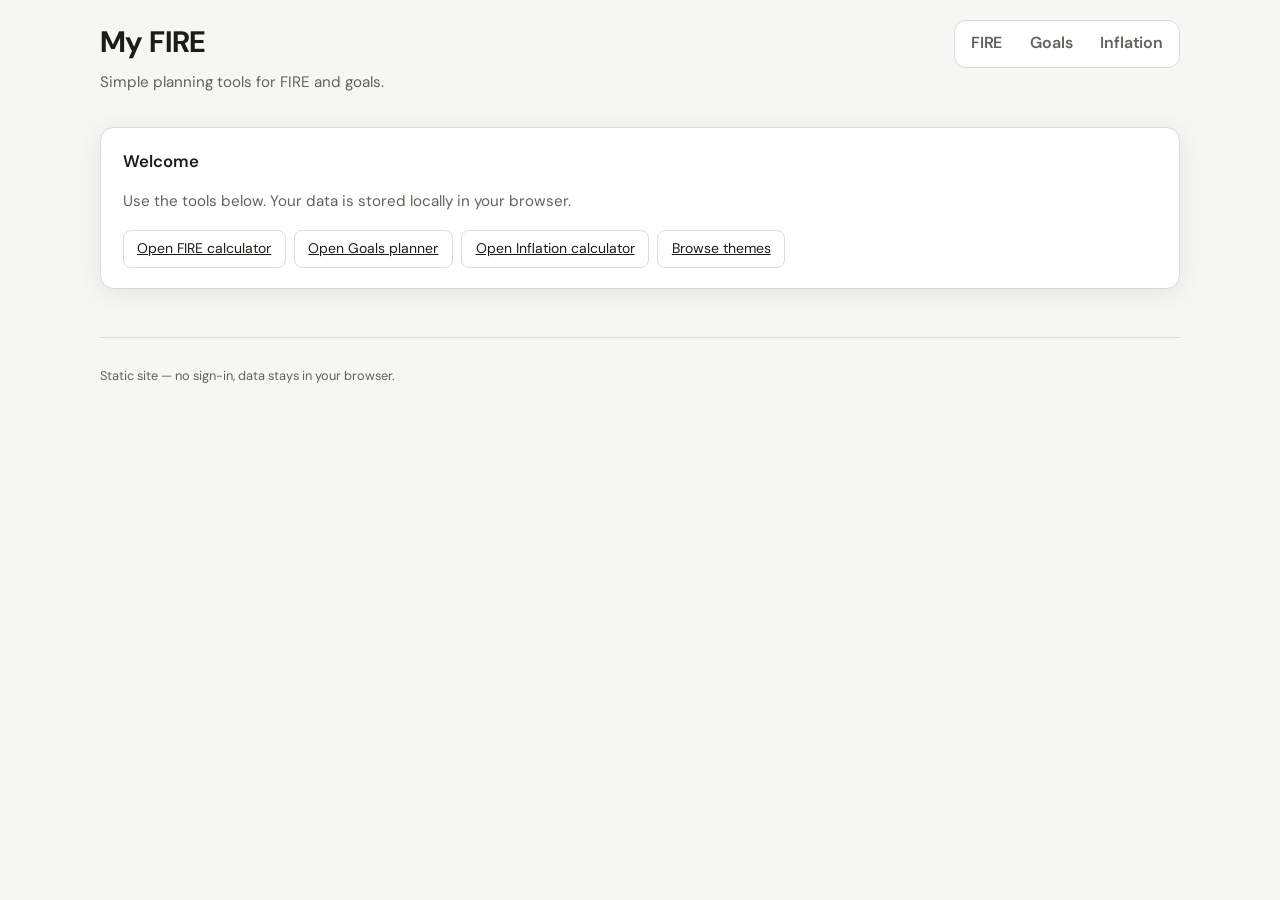
==== commit 81885ac1: "Add theme gallery, new palettes, and setTheme API Introduce themes.html (linked from home) with per-" ====
--- a/index.html
+++ b/index.html
@@ -12,7 +12,7 @@
     <link rel="preconnect" href="https://fonts.googleapis.com" />
     <link rel="preconnect" href="https://fonts.gstatic.com" crossorigin />
     <link
-      href="https://fonts.googleapis.com/css2?family=DM+Sans:ital,opsz,wght@0,9..40,400;0,9..40,600;0,9..40,700;1,9..40,400&family=IBM+Plex+Mono:wght@400;500&display=swap"
+      href="https://fonts.googleapis.com/css2?family=Comic+Neue:wght@400;700&family=DM+Sans:ital,opsz,wght@0,9..40,400;0,9..40,600;0,9..40,700;1,9..40,400&family=IBM+Plex+Mono:wght@400;500&display=swap"
       rel="stylesheet"
     />
     <link rel="stylesheet" href="css/styles.css" />
@@ -22,7 +22,7 @@
     <div class="wrap">
       <header class="site-header">
         <div>
-          <h1>My FIRE</h1>
+          <h1><a class="brand-link" href="index.html">My FIRE</a></h1>
           <p class="lede">Simple planning tools for FIRE and goals.</p>
         </div>
         <div class="header-actions">
@@ -42,6 +42,7 @@
             <a class="btn" href="fire.html">Open FIRE calculator</a>
             <a class="btn" href="goals.html">Open Goals planner</a>
             <a class="btn" href="inflation.html">Open Inflation calculator</a>
+            <a class="btn" href="themes.html">Browse themes</a>
           </div>
         </section>
       </main>
--- a/css/styles.css
+++ b/css/styles.css
@@ -14,6 +14,21 @@
   --mono: 'IBM Plex Mono', ui-monospace, monospace;
 }
 
+/* Same tokens as :root — used for theme gallery preview cards (see themes.html). */
+[data-theme='light'] {
+  --bg: #f6f7f4;
+  --surface: #ffffff;
+  --text: #1a1f16;
+  --muted: #5c6658;
+  --accent: #38761d;
+  --accent-soft: rgba(56, 118, 29, 0.12);
+  --border: #d8e0d3;
+  --input-bg: #fffefb;
+  --shadow: 0 4px 24px rgba(26, 31, 22, 0.08);
+  --font: 'DM Sans', system-ui, sans-serif;
+  --mono: 'IBM Plex Mono', ui-monospace, monospace;
+}
+
 [data-theme='dark'] {
   --bg: #121612;
   --surface: #1a1f18;
@@ -26,6 +41,172 @@
   --shadow: 0 4px 28px rgba(0, 0, 0, 0.35);
 }
 
+[data-theme='funky'] {
+  --bg: #fff7d6;
+  --surface: #ffffff;
+  --text: #1a103a;
+  --muted: #4a3c78;
+  --accent: #ff2d8d;
+  --accent-soft: rgba(255, 45, 141, 0.14);
+  --border: rgba(26, 16, 58, 0.18);
+  --input-bg: #f3fffe;
+  --shadow: 0 10px 28px rgba(255, 45, 141, 0.12);
+  --font: 'Comic Neue', 'DM Sans', system-ui, sans-serif;
+}
+
+[data-theme='ocean'] {
+  --bg: #eef9ff;
+  --surface: #ffffff;
+  --text: #06223a;
+  --muted: #2b5676;
+  --accent: #0077ff;
+  --accent-soft: rgba(0, 119, 255, 0.13);
+  --border: rgba(6, 34, 58, 0.16);
+  --input-bg: #f6fbff;
+  --shadow: 0 8px 26px rgba(0, 119, 255, 0.14);
+}
+
+[data-theme='midnight'] {
+  --bg: #070a16;
+  --surface: #0e1330;
+  --text: #eef0ff;
+  --muted: #b0b7e6;
+  --accent: #a77bff;
+  --accent-soft: rgba(167, 123, 255, 0.18);
+  --border: rgba(238, 240, 255, 0.14);
+  --input-bg: #0b1030;
+  --shadow: 0 10px 30px rgba(0, 0, 0, 0.5);
+}
+
+[data-theme='atomOneDark'] {
+  --bg: #1e2127;
+  --surface: #282c34;
+  --text: #e5e9f0;
+  --muted: #aab2bf;
+  --accent: #61afef;
+  --accent-soft: rgba(97, 175, 239, 0.18);
+  --border: rgba(229, 233, 240, 0.14);
+  --input-bg: #21252b;
+  --shadow: 0 10px 30px rgba(0, 0, 0, 0.55);
+}
+
+[data-theme='morningMystery'] {
+  --bg: #f7f2ff;
+  --surface: #ffffff;
+  --text: #1f1636;
+  --muted: #5a4a7a;
+  --accent: #7c3aed;
+  --accent-soft: rgba(124, 58, 237, 0.14);
+  --border: rgba(31, 22, 54, 0.16);
+  --input-bg: #fbf8ff;
+  --shadow: 0 10px 28px rgba(124, 58, 237, 0.14);
+}
+
+/* VS Code default light: cool neutrals + blue accent */
+[data-theme='vscodeDefault'] {
+  --bg: #f3f3f3;
+  --surface: #ffffff;
+  --text: #1e1e1e;
+  --muted: #616161;
+  --accent: #0078d4;
+  --accent-soft: rgba(0, 120, 212, 0.12);
+  --border: #e5e5e5;
+  --input-bg: #ffffff;
+  --shadow: 0 6px 22px rgba(0, 0, 0, 0.08);
+}
+
+/* VS Code default dark: editor-like dark UI */
+[data-theme='vscodeDark'] {
+  --bg: #1e1e1e;
+  --surface: #252526;
+  --text: #cccccc;
+  --muted: #858585;
+  --accent: #3794ff;
+  --accent-soft: rgba(55, 148, 255, 0.18);
+  --border: #3c3c3c;
+  --input-bg: #3c3c3c;
+  --shadow: 0 8px 28px rgba(0, 0, 0, 0.45);
+}
+
+/* One Dark Pro–inspired: warm dark + gold accent */
+[data-theme='oneDarkPro'] {
+  --bg: #21252b;
+  --surface: #282c34;
+  --text: #abb2bf;
+  --muted: #5c6370;
+  --accent: #e5c07b;
+  --accent-soft: rgba(229, 192, 123, 0.16);
+  --border: rgba(171, 178, 191, 0.14);
+  --input-bg: #2c313a;
+  --shadow: 0 10px 30px rgba(0, 0, 0, 0.45);
+}
+
+/* Matrix: terminal green on black */
+[data-theme='matrix'] {
+  --bg: #000000;
+  --surface: #031a03;
+  --text: #00ff41;
+  --muted: #00c936;
+  --accent: #39ff14;
+  --accent-soft: rgba(57, 255, 20, 0.12);
+  --border: rgba(0, 255, 65, 0.22);
+  --input-bg: #001400;
+  --shadow: 0 0 24px rgba(57, 255, 20, 0.12);
+  --font: 'IBM Plex Mono', ui-monospace, monospace;
+}
+
+/* Winamp: classic Windows grey + lime accent */
+[data-theme='winamp'] {
+  --bg: #c0c0c0;
+  --surface: #d4d0c8;
+  --text: #000000;
+  --muted: #404040;
+  --accent: #00aa00;
+  --accent-soft: rgba(0, 170, 0, 0.18);
+  --border: #808080;
+  --input-bg: #ffffff;
+  --shadow: inset 0 1px 0 #ffffff, 2px 2px 0 #404040;
+}
+
+/* Supernova: deep space + hot magenta / cyan */
+[data-theme='supernova'] {
+  --bg: #0a0618;
+  --surface: #120b2e;
+  --text: #f4f0ff;
+  --muted: #c4b8ff;
+  --accent: #ff2bd6;
+  --accent-soft: rgba(255, 43, 214, 0.16);
+  --border: rgba(0, 255, 247, 0.18);
+  --input-bg: #0f0a24;
+  --shadow: 0 12px 36px rgba(255, 43, 214, 0.18);
+}
+
+/* Sunrise / sunset: warm peach and ember orange */
+[data-theme='sunrise'] {
+  --bg: #fff0e6;
+  --surface: #fff8f2;
+  --text: #3d2418;
+  --muted: #8b6048;
+  --accent: #ff6b2d;
+  --accent-soft: rgba(255, 107, 45, 0.2);
+  --border: rgba(200, 90, 50, 0.22);
+  --input-bg: #ffffff;
+  --shadow: 0 12px 34px rgba(255, 107, 45, 0.16);
+}
+
+/* Snow peak: icy blues, white caps, slate shadows */
+[data-theme='snowPeak'] {
+  --bg: #d4e8f2;
+  --surface: #f7fcff;
+  --text: #152a38;
+  --muted: #4a6b7d;
+  --accent: #1a6fa6;
+  --accent-soft: rgba(26, 111, 166, 0.16);
+  --border: #9ebfcf;
+  --input-bg: #ffffff;
+  --shadow: 0 10px 30px rgba(21, 42, 56, 0.1);
+}
+
 *,
 *::before,
 *::after {
@@ -118,6 +299,24 @@
   letter-spacing: -0.02em;
 }
 
+.brand-link {
+  color: inherit;
+  text-decoration: none;
+}
+
+.brand-link:hover {
+  text-decoration: underline;
+  text-decoration-color: var(--accent);
+  text-decoration-thickness: 2px;
+  text-underline-offset: 3px;
+}
+
+.brand-link:focus-visible {
+  outline: 2px solid var(--accent);
+  outline-offset: 4px;
+  border-radius: 6px;
+}
+
 .lede {
   margin: 0;
   max-width: 52ch;
@@ -154,6 +353,40 @@
 
 .btn-theme {
   min-width: 2.5rem;
+}
+
+.theme-switch {
+  display: inline-flex;
+  align-items: center;
+  gap: 0.5rem;
+  padding: 0.35rem 0.5rem;
+  border-radius: 10px;
+  border: 1px solid var(--border);
+  background: var(--surface);
+}
+
+.theme-switch__label {
+  font-size: 0.8rem;
+  color: var(--muted);
+  font-weight: 600;
+}
+
+.theme-switch__select {
+  font: inherit;
+  font-size: 0.875rem;
+  font-weight: 700;
+  letter-spacing: -0.01em;
+  border: 0;
+  background: transparent;
+  color: var(--text);
+  padding: 0.1rem 0.25rem;
+  outline: none;
+  cursor: pointer;
+}
+
+.theme-switch:focus-within {
+  outline: 2px solid var(--accent);
+  outline-offset: 2px;
 }
 
 .grid-main {
@@ -336,6 +569,15 @@
   font-size: 1rem;
 }
 
+/* FIRE summary: annual expense at retirement (mild red emphasis). */
+#out-c8 {
+  color: #a94a4a;
+}
+
+[data-theme='dark'] #out-c8 {
+  color: #ff9a9a;
+}
+
 .section-title {
   margin: 0 0 0.75rem;
   font-size: 1rem;
@@ -347,17 +589,83 @@
   -webkit-overflow-scrolling: touch;
 }
 
+.table-caption {
+  text-align: left;
+  font-weight: 600;
+  margin-bottom: 0.5rem;
+  font-size: 0.9rem;
+  color: inherit;
+}
+
+/* Goals table: freeze first column + tune widths */
+#goals-table {
+  table-layout: auto;
+  width: max-content;
+  min-width: 980px;
+}
+
+#goals-table th.col-goal,
+#goals-table td:first-child {
+  width: 239px;
+}
+
+#goals-table th:nth-child(2),
+#goals-table td:nth-child(2) {
+  width: 120px;
+}
+
+#goals-table th:nth-child(3),
+#goals-table td:nth-child(3) {
+  width: 80px;
+}
+
+#goals-table th.col-inflation,
+#goals-table td:nth-child(4) {
+  width: 80px;
+}
+
+#goals-table th.col-duration,
+#goals-table td:nth-child(5) {
+  width: 80px;
+}
+
+#goals-table th:nth-child(6),
+#goals-table td:nth-child(6),
+#goals-table th:nth-child(7),
+#goals-table td:nth-child(7) {
+  width: 144px;
+}
+
+#goals-table th.col-actions,
+#goals-table td:last-child {
+  width: 56px;
+  text-align: center;
+}
+
+/* Freeze Goal (first) column while horizontally scrolling the table */
+#goals-table th:first-child,
+#goals-table td:first-child {
+  position: sticky;
+  left: 0;
+  z-index: 2;
+  background: var(--surface);
+  border-right: 1px solid var(--border);
+}
+
+#goals-table th:first-child {
+  z-index: 3;
+}
+
+.btn.btn-icon {
+  padding: 0.35rem 0.55rem;
+  line-height: 1;
+  min-width: 2.25rem;
+}
+
 table {
   width: 100%;
   border-collapse: collapse;
   font-size: 0.85rem;
-}
-
-caption {
-  text-align: left;
-  font-weight: 600;
-  margin-bottom: 0.5rem;
-  font-size: 0.9rem;
 }
 
 th,
@@ -366,6 +674,17 @@
   text-align: left;
   border-bottom: 1px solid var(--border);
   vertical-align: top;
+}
+
+/* Subtle column separators for readability (goals table only). */
+#goals-table th + th,
+#goals-table td + td {
+  border-left: 1px solid rgba(0, 0, 0, 0.06);
+}
+
+[data-theme='dark'] #goals-table th + th,
+[data-theme='dark'] #goals-table td + td {
+  border-left-color: rgba(255, 255, 255, 0.08);
 }
 
 th {
@@ -413,6 +732,17 @@
   font-family: var(--mono);
   text-align: right;
   white-space: nowrap;
+}
+
+/* Goals footer: allow the label to wrap; keep totals fully visible. */
+#goals-table tfoot td.num[colspan] {
+  white-space: normal;
+  text-align: left;
+}
+
+#goals-table tfoot td.num {
+  overflow: visible;
+  text-overflow: clip;
 }
 
 td.words {
@@ -533,6 +863,7 @@
   background: var(--accent-soft);
 }
 
+.row-std-fire th,
 .row-std-fire td {
   font-weight: 600;
 }
@@ -617,3 +948,143 @@
     border: 1px solid #999;
   }
 }
+
+/* --- Theme gallery (themes.html) --- */
+.themes-intro {
+  margin: 0 0 1rem;
+  max-width: 68ch;
+  color: var(--muted);
+  font-size: 0.95rem;
+}
+
+.themes-grid {
+  display: grid;
+  gap: 1.25rem;
+}
+
+@media (min-width: 720px) {
+  .themes-grid {
+    grid-template-columns: repeat(2, minmax(0, 1fr));
+  }
+}
+
+@media (min-width: 1100px) {
+  .themes-grid {
+    grid-template-columns: repeat(3, minmax(0, 1fr));
+  }
+}
+
+.theme-scheme-card {
+  border: 1px solid var(--border);
+  border-radius: 12px;
+  padding: 1rem 1.1rem;
+  background: var(--bg);
+  color: var(--text);
+  font-family: var(--font);
+  box-shadow: var(--shadow);
+}
+
+.theme-scheme-card__header {
+  position: relative;
+  padding-right: 5.5rem;
+  margin-bottom: 0.75rem;
+}
+
+.theme-scheme-card__apply {
+  position: absolute;
+  top: 0;
+  right: 0;
+  padding: 0.35rem 0.7rem;
+  font-size: 0.8rem;
+  line-height: 1.2;
+}
+
+.theme-scheme-card__header h2 {
+  margin: 0 0 0.25rem;
+  font-size: 1.05rem;
+  font-weight: 700;
+}
+
+.theme-scheme-card__hint {
+  margin: 0;
+  font-size: 0.8rem;
+  color: var(--muted);
+}
+
+.theme-scheme-card__hint code {
+  font-family: var(--mono);
+  font-size: 0.85em;
+  color: var(--text);
+}
+
+.theme-token-list {
+  list-style: none;
+  margin: 0 0 0.85rem;
+  padding: 0;
+  display: grid;
+  gap: 0.35rem;
+}
+
+.theme-token-list__item {
+  display: grid;
+  grid-template-columns: 1.35rem 7.5rem 1fr;
+  gap: 0.5rem;
+  align-items: center;
+  font-size: 0.78rem;
+}
+
+.theme-token-list__swatch {
+  width: 1.25rem;
+  height: 1.25rem;
+  border-radius: 4px;
+  border: 1px solid var(--border);
+  box-sizing: border-box;
+}
+
+.theme-token-list__name {
+  font-family: var(--mono);
+  font-size: 0.72rem;
+  color: var(--muted);
+}
+
+.theme-token-list__value {
+  font-family: var(--mono);
+  font-size: 0.7rem;
+  word-break: break-word;
+  color: var(--text);
+  opacity: 0.92;
+}
+
+.theme-scheme-sample {
+  display: flex;
+  flex-wrap: wrap;
+  align-items: center;
+  gap: 0.5rem 0.75rem;
+  padding: 0.6rem 0.65rem;
+  border-radius: 8px;
+  border: 1px solid var(--border);
+  background: var(--surface);
+  font-size: 0.82rem;
+}
+
+.theme-scheme-sample__muted {
+  color: var(--muted);
+}
+
+.theme-scheme-sample__pill {
+  display: inline-block;
+  padding: 0.15rem 0.45rem;
+  border-radius: 999px;
+  font-size: 0.72rem;
+  font-weight: 700;
+  background: var(--accent-soft);
+  color: var(--text);
+}
+
+.theme-scheme-sample__shadow {
+  width: 2.5rem;
+  height: 1.25rem;
+  border-radius: 4px;
+  background: var(--surface);
+  box-shadow: var(--shadow);
+}
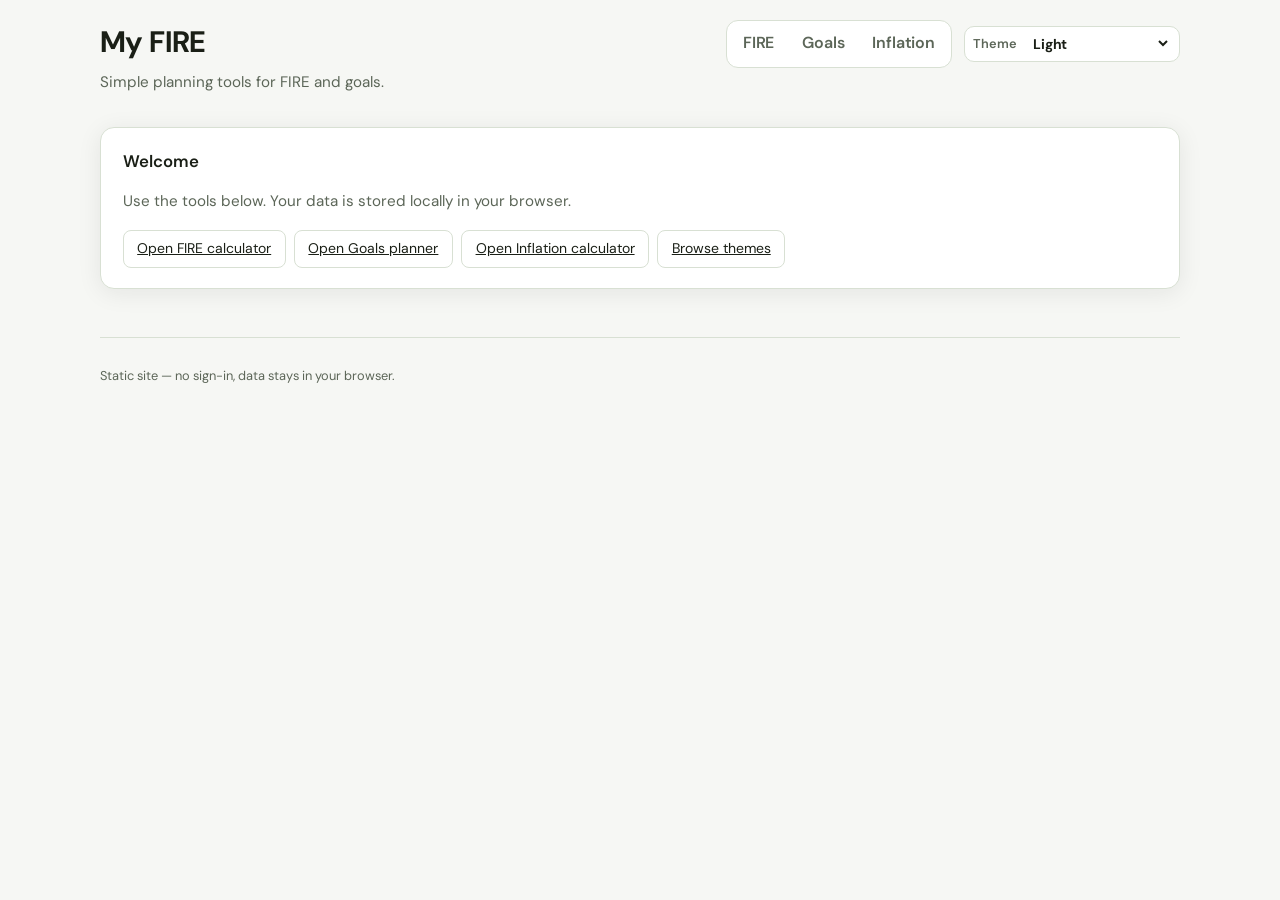
==== commit d50a7f93: "Add theme dropdown to home page. Home now initializes the stored theme and lets users switch themes " ====
--- a/index.html
+++ b/index.html
@@ -31,6 +31,26 @@
             <a class="nav-link" href="goals.html">Goals</a>
             <a class="nav-link" href="inflation.html">Inflation</a>
           </nav>
+          <label class="theme-switch" for="theme-select">
+            <span class="theme-switch__label">Theme</span>
+            <select id="theme-select" class="theme-switch__select" aria-label="Theme">
+              <option value="light">Light</option>
+              <option value="dark">Dark</option>
+              <option value="vscodeDefault">VS Code (default)</option>
+              <option value="vscodeDark">VS Code (dark)</option>
+              <option value="oneDarkPro">One Dark Pro</option>
+              <option value="funky">Funky</option>
+              <option value="ocean">Ocean</option>
+              <option value="midnight">Midnight</option>
+              <option value="atomOneDark">Atom One Dark</option>
+              <option value="morningMystery">Morning Mystery</option>
+              <option value="matrix">Matrix</option>
+              <option value="winamp">Winamp</option>
+              <option value="supernova">Supernova</option>
+              <option value="sunrise">Sunrise</option>
+              <option value="snowPeak">Snow peak</option>
+            </select>
+          </label>
         </div>
       </header>
 
@@ -51,5 +71,6 @@
         <p>Static site — no sign-in, data stays in your browser.</p>
       </footer>
     </div>
+    <script type="module" src="js/home/page.js"></script>
   </body>
 </html>
